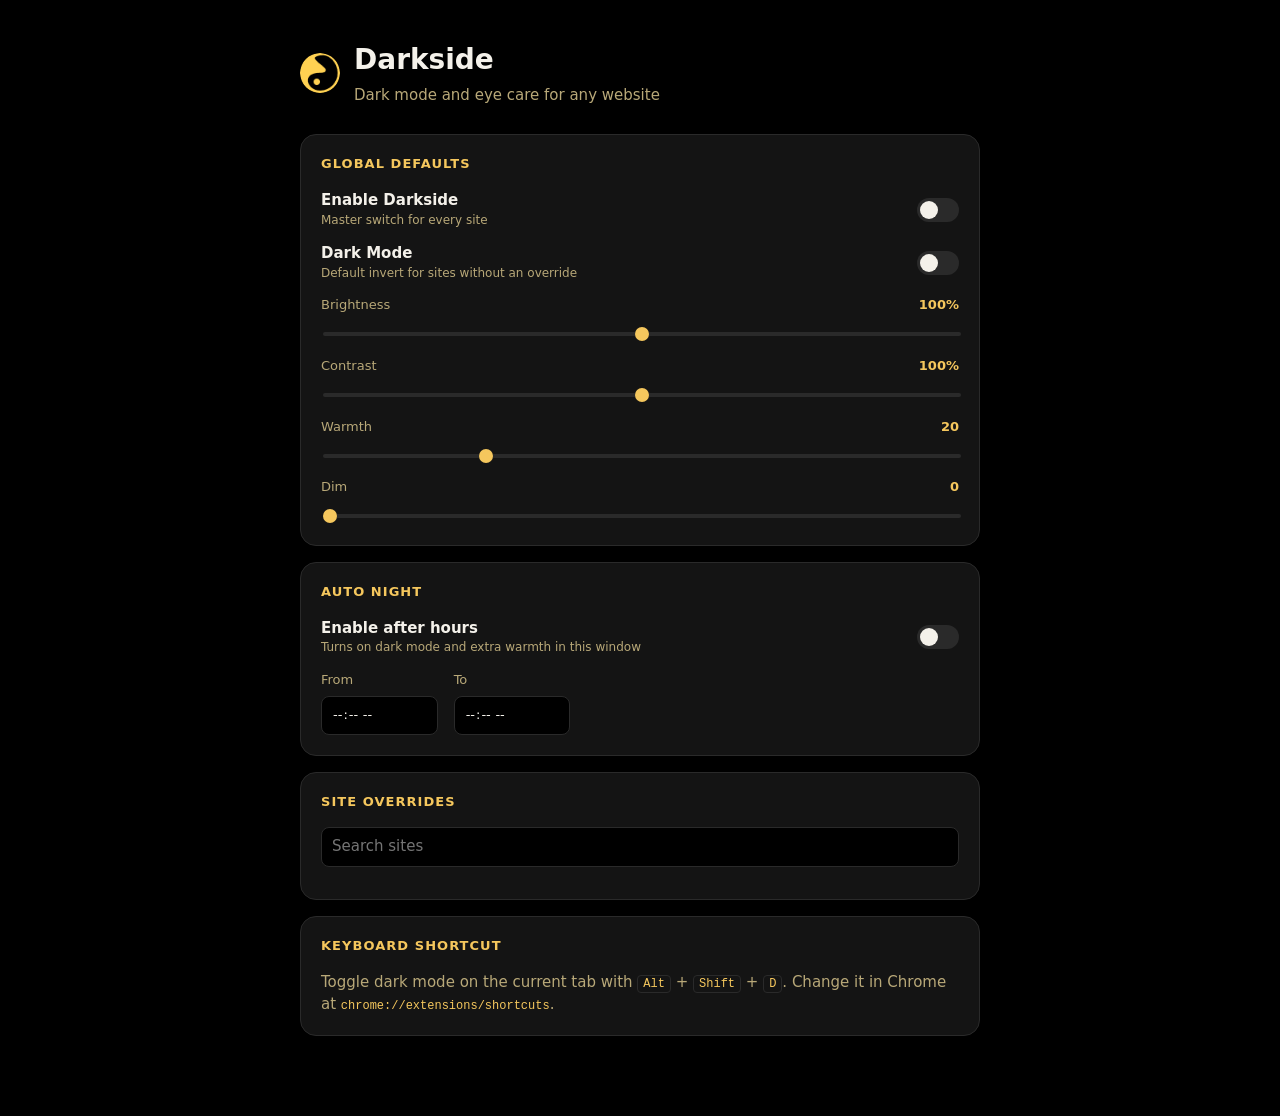
==== options/options.html @ afda5add "Add Darkside, a Chrome extension for dark mode and easier-on-the-eyes browsing. Invert any site whil" ====
<!DOCTYPE html>
<html lang="en">
  <head>
    <meta charset="utf-8" />
    <meta name="viewport" content="width=device-width, initial-scale=1" />
    <title>Darkside settings</title>
    <link rel="stylesheet" href="options.css" />
  </head>
  <body>
    <main>
      <header class="header">
        <img class="logo" src="../icons/logo.png" alt="" width="40" height="40" />
        <div>
          <h1>Darkside</h1>
          <p>Dark mode and eye care for any website</p>
        </div>
      </header>

      <section class="card">
        <h2>Global defaults</h2>
        <label class="toggle-row">
          <span>
            <strong>Enable Darkside</strong>
            <small>Master switch for every site</small>
          </span>
          <input id="enabled" type="checkbox" />
          <span class="switch"></span>
        </label>
        <label class="toggle-row">
          <span>
            <strong>Dark Mode</strong>
            <small>Default invert for sites without an override</small>
          </span>
          <input id="darkMode" type="checkbox" />
          <span class="switch"></span>
        </label>

        <div class="sliders">
          <label>
            <span>Brightness <b id="brightness-val">100%</b></span>
            <input id="brightness" type="range" min="50" max="150" value="100" />
          </label>
          <label>
            <span>Contrast <b id="contrast-val">100%</b></span>
            <input id="contrast" type="range" min="50" max="150" value="100" />
          </label>
          <label>
            <span>Warmth <b id="warmth-val">20</b></span>
            <input id="warmth" type="range" min="0" max="80" value="20" />
          </label>
          <label>
            <span>Dim <b id="dim-val">0</b></span>
            <input id="dim" type="range" min="0" max="70" value="0" />
          </label>
        </div>
      </section>

      <section class="card">
        <h2>Auto night</h2>
        <label class="toggle-row">
          <span>
            <strong>Enable after hours</strong>
            <small>Turns on dark mode and extra warmth in this window</small>
          </span>
          <input id="autoNight" type="checkbox" />
          <span class="switch"></span>
        </label>
        <div class="times">
          <label>
            From
            <input id="autoNightStart" type="time" />
          </label>
          <label>
            To
            <input id="autoNightEnd" type="time" />
          </label>
        </div>
      </section>

      <section class="card">
        <h2>Site overrides</h2>
        <input id="search" class="search" type="search" placeholder="Search sites" />
        <ul id="site-list" class="site-list"></ul>
        <p id="empty" class="empty">No matching site overrides. Use Remember for this site in the popup.</p>
      </section>

      <section class="card">
        <h2>Keyboard shortcut</h2>
        <p class="hint">
          Toggle dark mode on the current tab with <kbd>Alt</kbd> + <kbd>Shift</kbd> +
          <kbd>D</kbd>. Change it in Chrome at
          <span class="mono">chrome://extensions/shortcuts</span>.
        </p>
      </section>
    </main>

    <script src="../shared/defaults.js"></script>
    <script src="options.js"></script>
  </body>
</html>
---- options/options.css ----
:root {
  --gold: #f5c75d;
  --gold-muted: #a88b45;
  --bg: #000000;
  --bg-elev: #141414;
  --text: #f4f1ea;
  --text-muted: #b8a878;
  --border: #2a2a2a;
  --danger: #c9846a;
}

* {
  box-sizing: border-box;
}

html,
body {
  margin: 0;
  min-height: 100%;
  background: var(--bg);
}

body {
  color: var(--text);
  font: 15px/1.45 "Avenir Next", "Segoe UI", system-ui, sans-serif;
}

main {
  max-width: 720px;
  margin: 0 auto;
  padding: 40px 20px 64px;
}

.header {
  display: flex;
  align-items: center;
  gap: 14px;
  margin-bottom: 28px;
}

.logo {
  border-radius: 50%;
}

h1 {
  margin: 0;
  font-size: 28px;
}

.header p,
h2,
.empty,
.hint {
  color: var(--text-muted);
}

.header p {
  margin: 4px 0 0;
}

.card {
  margin-bottom: 16px;
  padding: 20px;
  background: var(--bg-elev);
  border: 1px solid var(--border);
  border-radius: 16px;
}

h2 {
  margin: 0 0 16px;
  color: var(--gold);
  font-size: 13px;
  letter-spacing: 0.08em;
  text-transform: uppercase;
}

.toggle-row {
  display: flex;
  align-items: center;
  justify-content: space-between;
  gap: 16px;
  margin-bottom: 14px;
  cursor: pointer;
}

.toggle-row small {
  display: block;
  color: var(--text-muted);
  font-size: 12px;
}

.toggle-row input {
  position: absolute;
  opacity: 0;
  pointer-events: none;
}

.switch {
  position: relative;
  width: 42px;
  height: 24px;
  background: #2a2a2a;
  border-radius: 999px;
}

.switch::after {
  content: "";
  position: absolute;
  top: 3px;
  left: 3px;
  width: 18px;
  height: 18px;
  background: #f4f1ea;
  border-radius: 50%;
  transition: transform 0.15s ease;
}

input:checked + .switch {
  background: var(--gold);
}

input:checked + .switch::after {
  transform: translateX(18px);
  background: #111;
}

.sliders {
  display: grid;
  gap: 14px;
  margin-top: 8px;
}

.sliders span {
  display: flex;
  justify-content: space-between;
  margin-bottom: 6px;
  color: var(--text-muted);
  font-size: 13px;
}

.sliders b {
  color: var(--gold);
}

input[type="range"] {
  width: 100%;
  height: 4px;
  appearance: none;
  background: #2a2a2a;
  border-radius: 999px;
}

input[type="range"]::-webkit-slider-thumb {
  width: 14px;
  height: 14px;
  appearance: none;
  background: var(--gold);
  border: 0;
  border-radius: 50%;
  cursor: pointer;
}

.times {
  display: flex;
  gap: 16px;
}

.times label {
  display: flex;
  flex-direction: column;
  gap: 6px;
  color: var(--text-muted);
  font-size: 13px;
}

.times input,
.search {
  padding: 8px 10px;
  color: var(--text);
  background: #000;
  border: 1px solid var(--border);
  border-radius: 8px;
  font: inherit;
}

.search {
  width: 100%;
  margin-bottom: 12px;
}

.site-list {
  display: flex;
  flex-direction: column;
  gap: 8px;
  margin: 0;
  padding: 0;
  list-style: none;
}

.site-list li {
  display: flex;
  align-items: center;
  gap: 10px;
  padding: 10px 12px;
  background: #000;
  border: 1px solid var(--border);
  border-radius: 10px;
}

.site-list .host {
  flex: 1;
  overflow: hidden;
  font-weight: 600;
  text-overflow: ellipsis;
  white-space: nowrap;
}

.site-list .state {
  color: var(--gold-muted);
  font-size: 12px;
  min-width: 24px;
}

.mini-toggle {
  display: flex;
  align-items: center;
  cursor: pointer;
}

.mini-toggle input {
  position: absolute;
  opacity: 0;
  pointer-events: none;
}

.switch.small {
  width: 36px;
  height: 20px;
}

.switch.small::after {
  width: 14px;
  height: 14px;
}

input:checked + .switch.small::after {
  transform: translateX(16px);
}

.site-list button {
  padding: 4px 8px;
  color: var(--danger);
  background: transparent;
  border: 1px solid var(--border);
  border-radius: 8px;
  font: inherit;
  cursor: pointer;
}

.empty {
  display: none;
  margin: 0;
  font-size: 13px;
}

.empty.show {
  display: block;
}

.hint {
  margin: 0;
}

kbd,
.mono {
  color: var(--gold);
  font-family: ui-monospace, SFMono-Regular, Menlo, monospace;
  font-size: 12px;
}

kbd {
  padding: 1px 5px;
  border: 1px solid var(--border);
  border-radius: 4px;
}
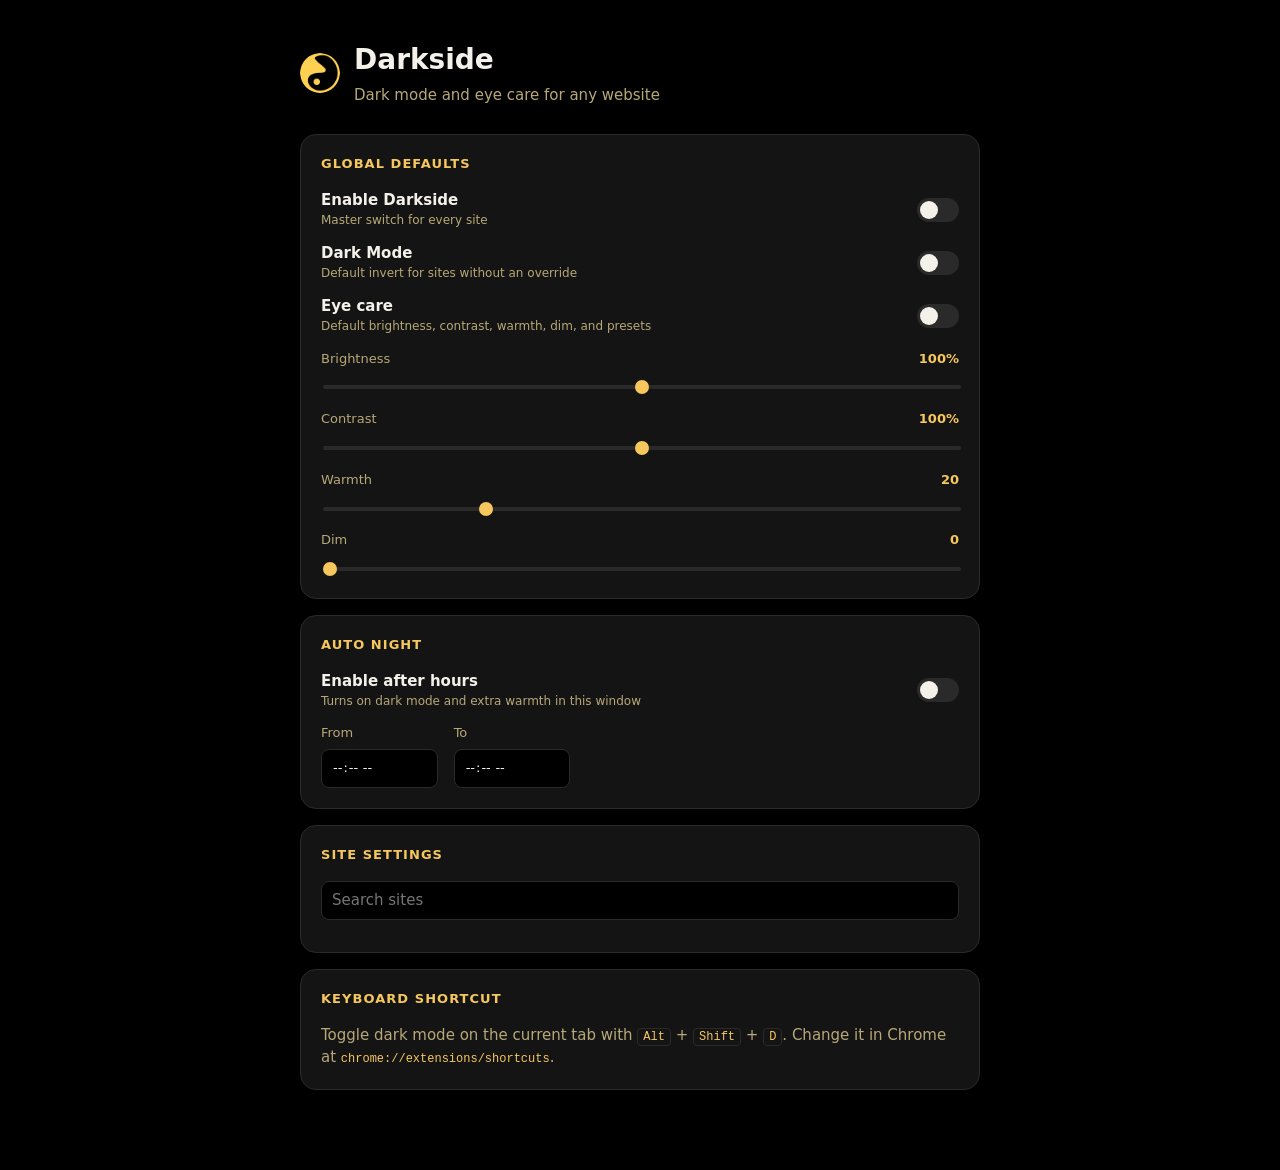
==== commit da9e27b4: "Refactor Darkside extension to introduce 'Eye Care' feature, allowing users to adjust brightness, co" ====
--- a/options/options.html
+++ b/options/options.html
@@ -32,6 +32,14 @@
             <small>Default invert for sites without an override</small>
           </span>
           <input id="darkMode" type="checkbox" />
+          <span class="switch"></span>
+        </label>
+        <label class="toggle-row">
+          <span>
+            <strong>Eye care</strong>
+            <small>Default brightness, contrast, warmth, dim, and presets</small>
+          </span>
+          <input id="tuneEnabled" type="checkbox" />
           <span class="switch"></span>
         </label>
 
@@ -78,10 +86,10 @@
       </section>
 
       <section class="card">
-        <h2>Site overrides</h2>
+        <h2>Site settings</h2>
         <input id="search" class="search" type="search" placeholder="Search sites" />
         <ul id="site-list" class="site-list"></ul>
-        <p id="empty" class="empty">No matching site overrides. Use Remember for this site in the popup.</p>
+        <p id="empty" class="empty">No per-site settings yet. Change sliders or presets on a page to save them for that site.</p>
       </section>
 
       <section class="card">
--- a/options/options.css
+++ b/options/options.css
@@ -208,13 +208,24 @@
 }
 
 .site-list .host {
-  flex: 1;
+  display: block;
   overflow: hidden;
   font-weight: 600;
   text-overflow: ellipsis;
   white-space: nowrap;
 }
 
+.site-meta {
+  flex: 1;
+  min-width: 0;
+}
+
+.site-list .tune {
+  display: block;
+  color: var(--gold-muted);
+  font-size: 12px;
+}
+
 .site-list .state {
   color: var(--gold-muted);
   font-size: 12px;
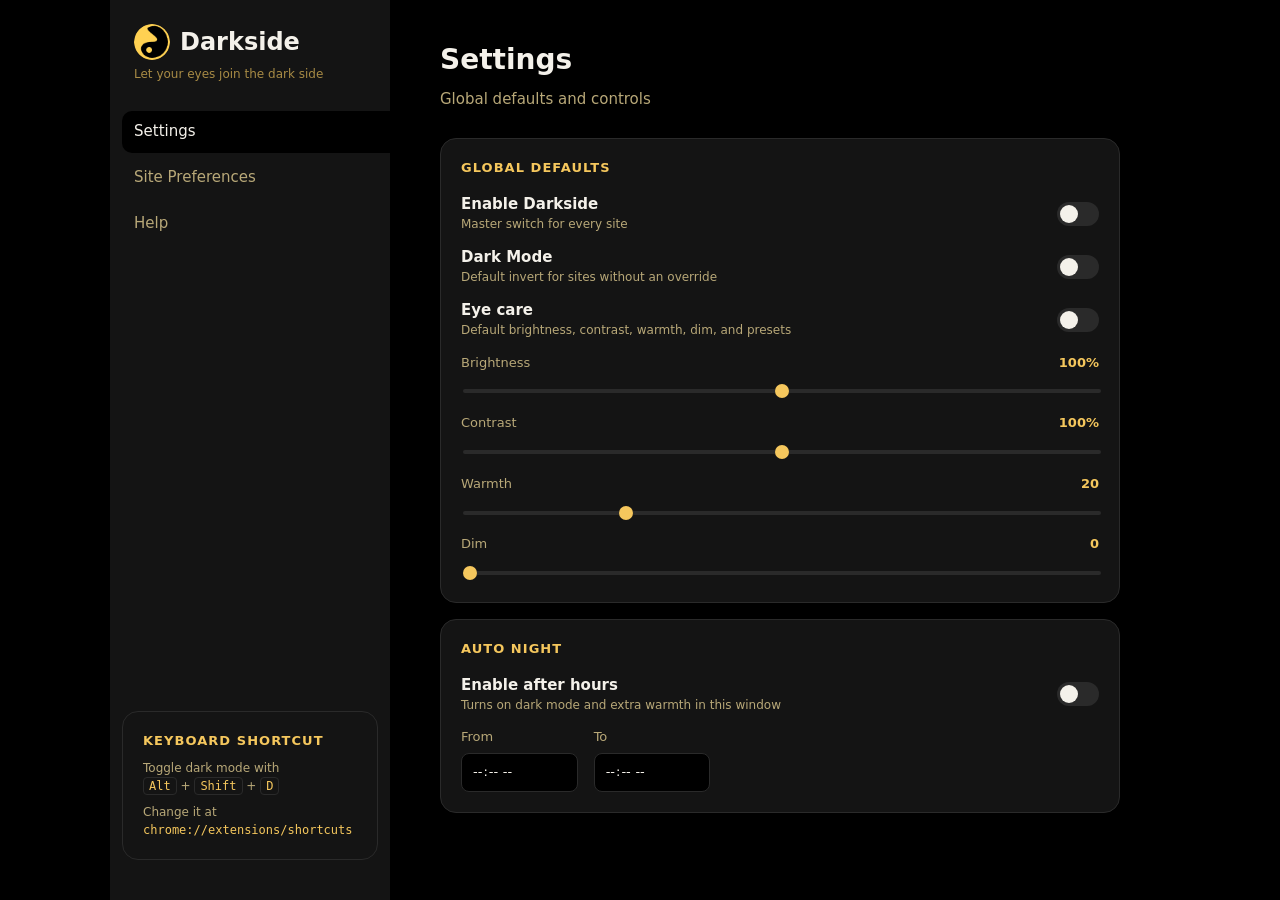
==== commit 639d1e8d: "Revamp options page layout and styling for improved user experience. Introduce a sidebar with brandi" ====
--- a/options/options.html
+++ b/options/options.html
@@ -3,104 +3,192 @@
   <head>
     <meta charset="utf-8" />
     <meta name="viewport" content="width=device-width, initial-scale=1" />
-    <title>Darkside settings</title>
+    <title>Darkside</title>
     <link rel="stylesheet" href="options.css" />
   </head>
   <body>
+    <div class="shell">
+    <aside class="sidebar">
+      <div class="brand">
+        <div class="brand-row">
+          <img class="logo" src="../icons/logo.png" alt="" width="36" height="36" />
+          <span class="brand-name">
+            <strong>Darkside</strong>
+            <span id="app-version" class="version"></span>
+          </span>
+        </div>
+        <span class="slogan">Let your eyes join the dark side</span>
+      </div>
+      <nav class="tabs" aria-label="Options">
+        <button type="button" class="tab is-active" data-tab="settings">Settings</button>
+        <button type="button" class="tab" data-tab="sites">Site Preferences</button>
+        <button type="button" class="tab" data-tab="help">Help</button>
+      </nav>
+      <section class="sidebar-footer card">
+        <h2>Keyboard shortcut</h2>
+        <p>
+          Toggle dark mode with<br>
+          <kbd>Alt</kbd> + <kbd>Shift</kbd> + <kbd>D</kbd>
+        </p>
+        <p class="hint">Change it at <span class="mono">chrome://extensions/shortcuts</span></p>
+      </section>
+    </aside>
+
     <main>
-      <header class="header">
-        <img class="logo" src="../icons/logo.png" alt="" width="40" height="40" />
-        <div>
-          <h1>Darkside</h1>
-          <p>Dark mode and eye care for any website</p>
-        </div>
-      </header>
+      <section id="panel-settings" class="panel is-active">
+        <header class="header">
+          <h1>Settings</h1>
+          <p>Global defaults and controls</p>
+        </header>
 
-      <section class="card">
-        <h2>Global defaults</h2>
-        <label class="toggle-row">
-          <span>
-            <strong>Enable Darkside</strong>
-            <small>Master switch for every site</small>
-          </span>
-          <input id="enabled" type="checkbox" />
-          <span class="switch"></span>
-        </label>
-        <label class="toggle-row">
-          <span>
-            <strong>Dark Mode</strong>
-            <small>Default invert for sites without an override</small>
-          </span>
-          <input id="darkMode" type="checkbox" />
-          <span class="switch"></span>
-        </label>
-        <label class="toggle-row">
-          <span>
-            <strong>Eye care</strong>
-            <small>Default brightness, contrast, warmth, dim, and presets</small>
-          </span>
-          <input id="tuneEnabled" type="checkbox" />
-          <span class="switch"></span>
-        </label>
+        <section class="card">
+          <h2>Global defaults</h2>
+          <label class="toggle-row">
+            <span>
+              <strong>Enable Darkside</strong>
+              <small>Master switch for every site</small>
+            </span>
+            <input id="enabled" type="checkbox" />
+            <span class="switch"></span>
+          </label>
+          <label class="toggle-row">
+            <span>
+              <strong>Dark Mode</strong>
+              <small>Default invert for sites without an override</small>
+            </span>
+            <input id="darkMode" type="checkbox" />
+            <span class="switch"></span>
+          </label>
+          <label class="toggle-row">
+            <span>
+              <strong>Eye care</strong>
+              <small>Default brightness, contrast, warmth, dim, and presets</small>
+            </span>
+            <input id="tuneEnabled" type="checkbox" />
+            <span class="switch"></span>
+          </label>
 
-        <div class="sliders">
-          <label>
-            <span>Brightness <b id="brightness-val">100%</b></span>
-            <input id="brightness" type="range" min="50" max="150" value="100" />
+          <div class="sliders">
+            <label>
+              <span>Brightness <b id="brightness-val">100%</b></span>
+              <input id="brightness" type="range" min="50" max="150" value="100" />
+            </label>
+            <label>
+              <span>Contrast <b id="contrast-val">100%</b></span>
+              <input id="contrast" type="range" min="50" max="150" value="100" />
+            </label>
+            <label>
+              <span>Warmth <b id="warmth-val">20</b></span>
+              <input id="warmth" type="range" min="0" max="80" value="20" />
+            </label>
+            <label>
+              <span>Dim <b id="dim-val">0</b></span>
+              <input id="dim" type="range" min="0" max="70" value="0" />
+            </label>
+          </div>
+        </section>
+
+        <section class="card">
+          <h2>Auto night</h2>
+          <label class="toggle-row">
+            <span>
+              <strong>Enable after hours</strong>
+              <small>Turns on dark mode and extra warmth in this window</small>
+            </span>
+            <input id="autoNight" type="checkbox" />
+            <span class="switch"></span>
           </label>
-          <label>
-            <span>Contrast <b id="contrast-val">100%</b></span>
-            <input id="contrast" type="range" min="50" max="150" value="100" />
-          </label>
-          <label>
-            <span>Warmth <b id="warmth-val">20</b></span>
-            <input id="warmth" type="range" min="0" max="80" value="20" />
-          </label>
-          <label>
-            <span>Dim <b id="dim-val">0</b></span>
-            <input id="dim" type="range" min="0" max="70" value="0" />
-          </label>
-        </div>
+          <div class="times">
+            <label>
+              From
+              <input id="autoNightStart" type="time" />
+            </label>
+            <label>
+              To
+              <input id="autoNightEnd" type="time" />
+            </label>
+          </div>
+        </section>
       </section>
 
-      <section class="card">
-        <h2>Auto night</h2>
-        <label class="toggle-row">
-          <span>
-            <strong>Enable after hours</strong>
-            <small>Turns on dark mode and extra warmth in this window</small>
-          </span>
-          <input id="autoNight" type="checkbox" />
-          <span class="switch"></span>
-        </label>
-        <div class="times">
-          <label>
-            From
-            <input id="autoNightStart" type="time" />
-          </label>
-          <label>
-            To
-            <input id="autoNightEnd" type="time" />
-          </label>
-        </div>
+      <section id="panel-sites" class="panel" hidden>
+        <header class="header">
+          <h1>Site Preferences</h1>
+          <p>Per-site brightness, contrast, and on/off settings</p>
+        </header>
+
+        <section class="card">
+          <h2>Site settings</h2>
+          <input id="search" class="search" type="search" placeholder="Search sites" />
+          <ul id="site-list" class="site-list"></ul>
+          <p id="empty" class="empty">
+            No per-site settings yet. Change sliders or presets on a page to save them for that site.
+          </p>
+        </section>
       </section>
 
-      <section class="card">
-        <h2>Site settings</h2>
-        <input id="search" class="search" type="search" placeholder="Search sites" />
-        <ul id="site-list" class="site-list"></ul>
-        <p id="empty" class="empty">No per-site settings yet. Change sliders or presets on a page to save them for that site.</p>
-      </section>
+      <section id="panel-help" class="panel" hidden>
+        <header class="header">
+          <h1>Help</h1>
+          <p>Source, support, and the people behind Darkside</p>
+        </header>
 
-      <section class="card">
-        <h2>Keyboard shortcut</h2>
-        <p class="hint">
-          Toggle dark mode on the current tab with <kbd>Alt</kbd> + <kbd>Shift</kbd> +
-          <kbd>D</kbd>. Change it in Chrome at
-          <span class="mono">chrome://extensions/shortcuts</span>.
-        </p>
+        <section class="card">
+          <h2>Project</h2>
+          <a class="link-row" href="https://github.com/dmendoza05/darkside" target="_blank" rel="noopener noreferrer">
+            <span>
+              <strong>GitHub repository</strong>
+              <small>Source code, issues, and local install instructions</small>
+            </span>
+            <span class="link-go">Open</span>
+          </a>
+          <p class="link-row is-wip">
+            <span>
+              <strong>Chrome Web Store</strong>
+              <small>Official listing — coming soon</small>
+            </span>
+            <span class="wip">WIP</span>
+          </p>
+        </section>
+
+        <section class="card">
+          <h2>Say hi or follow me</h2>
+          <a class="link-row" href="https://www.linkedin.com/in/dmendoza05/" target="_blank" rel="noopener noreferrer">
+            <span>
+              <strong>LinkedIn</strong>
+              <small>linkedin.com/in/dmendoza05</small>
+            </span>
+            <span class="link-go">Open</span>
+          </a>
+          <a class="link-row" href="https://github.com/dmendoza05" target="_blank" rel="noopener noreferrer">
+            <span>
+              <strong>GitHub</strong>
+              <small>github.com/dmendoza05</small>
+            </span>
+            <span class="link-go">Open</span>
+          </a>
+        </section>
+
+        <section class="card">
+          <h2>Support</h2>
+          <p class="link-row is-wip">
+            <span>
+              <strong>Buy Me a Coffee</strong>
+              <small>Tip jar if Darkside helps your eyes — coming soon</small>
+            </span>
+            <span class="wip">WIP</span>
+          </p>
+        </section>
+
+        <section class="card">
+          <h2>License</h2>
+          <p class="hint">
+            Darkside is released under the <strong>MIT License</strong>. Created with the help of Cursor.
+          </p>
+        </section>
       </section>
     </main>
+    </div>
 
     <script src="../shared/defaults.js"></script>
     <script src="options.js"></script>
--- a/options/options.css
+++ b/options/options.css
@@ -21,20 +21,138 @@
 }
 
 body {
+  display: flex;
+  justify-content: center;
+  min-height: 100vh;
   color: var(--text);
   font: 15px/1.45 "Avenir Next", "Segoe UI", system-ui, sans-serif;
 }
 
+.shell {
+  display: flex;
+  width: min(1060px, 100%);
+  min-height: 100vh;
+}
+
+.sidebar {
+  position: sticky;
+  top: 0;
+  display: flex;
+  flex-direction: column;
+  flex: 0 0 280px;
+  height: 100vh;
+  padding: 24px 0 24px 12px;
+  background: var(--bg-elev);
+}
+
+.brand {
+  display: flex;
+  flex-direction: column;
+  align-items: flex-start;
+  gap: 6px;
+  margin-bottom: 28px;
+  padding: 0 12px;
+}
+
+.brand-row {
+  display: flex;
+  align-items: center;
+  gap: 10px;
+}
+
+.brand-name {
+  display: flex;
+  align-items: baseline;
+  gap: 8px;
+}
+
+.brand-name strong {
+  font-size: 24px;
+}
+
+.brand .version {
+  color: var(--gold-muted);
+  font-size: 12px;
+  font-weight: 500;
+}
+
+.slogan {
+  color: var(--gold-muted);
+  font-size: 12px;
+}
+
+.tabs {
+  display: flex;
+  flex-direction: column;
+  gap: 4px;
+}
+
+.tab {
+  padding: 10px 16px 10px 12px;
+  color: var(--text-muted);
+  background: transparent;
+  border: 0;
+  border-radius: 10px 0 0 10px;
+  font: inherit;
+  text-align: left;
+  cursor: pointer;
+}
+
+.tab:hover:not(.is-active) {
+  color: var(--text);
+  background: #1c1c1c;
+}
+
+.tab.is-active {
+  color: var(--text);
+  background: var(--bg);
+}
+
+.sidebar-footer {
+  margin-top: auto;
+  margin-right: 12px;
+  margin-bottom: 0;
+  padding: 16px;
+  background: var(--bg);
+}
+
+.sidebar-footer h2 {
+  margin-bottom: 8px;
+}
+
+.sidebar-footer p {
+  margin: 0 0 8px;
+  color: var(--text-muted);
+  font-size: 12px;
+  line-height: 1.5;
+}
+
+.sidebar-footer p:last-child {
+  margin-bottom: 0;
+}
+
 main {
-  max-width: 720px;
-  margin: 0 auto;
-  padding: 40px 20px 64px;
+  flex: 1;
+  display: flex;
+  justify-content: center;
+  min-width: 0;
+  padding: 40px 28px 64px;
+  background: var(--bg);
+}
+
+.panel {
+  width: 100%;
+  max-width: 680px;
+}
+
+.panel[hidden] {
+  display: none;
 }
 
 .header {
   display: flex;
-  align-items: center;
-  gap: 14px;
+  flex-direction: column;
+  gap: 4px;
   margin-bottom: 28px;
 }
 
@@ -294,3 +412,76 @@
   border: 1px solid var(--border);
   border-radius: 4px;
 }
+
+.link-row {
+  display: flex;
+  align-items: center;
+  justify-content: space-between;
+  gap: 16px;
+  margin-bottom: 10px;
+  padding: 12px 14px;
+  color: inherit;
+  background: #000;
+  border: 1px solid var(--border);
+  border-radius: 10px;
+  text-decoration: none;
+}
+
+a.link-row:hover {
+  border-color: var(--gold-muted);
+}
+
+.link-row:last-child {
+  margin-bottom: 0;
+}
+
+.link-row small {
+  display: block;
+  color: var(--text-muted);
+  font-size: 12px;
+}
+
+.link-go {
+  color: var(--gold);
+  font-size: 13px;
+}
+
+.link-row.is-wip {
+  opacity: 0.72;
+}
+
+.wip {
+  flex: 0 0 auto;
+  padding: 2px 8px;
+  color: #111;
+  background: var(--gold-muted);
+  border-radius: 999px;
+  font-size: 11px;
+  font-weight: 600;
+  letter-spacing: 0.04em;
+}
+
+.card .hint strong {
+  color: var(--text);
+}
+
+@media (max-width: 720px) {
+  .shell {
+    flex-direction: column;
+  }
+
+  .sidebar {
+    flex-basis: auto;
+    height: auto;
+    padding: 16px 16px 0;
+  }
+
+  .tabs {
+    flex-direction: row;
+    gap: 0;
+  }
+
+  .tab {
+    border-radius: 10px 10px 0 0;
+  }
+}
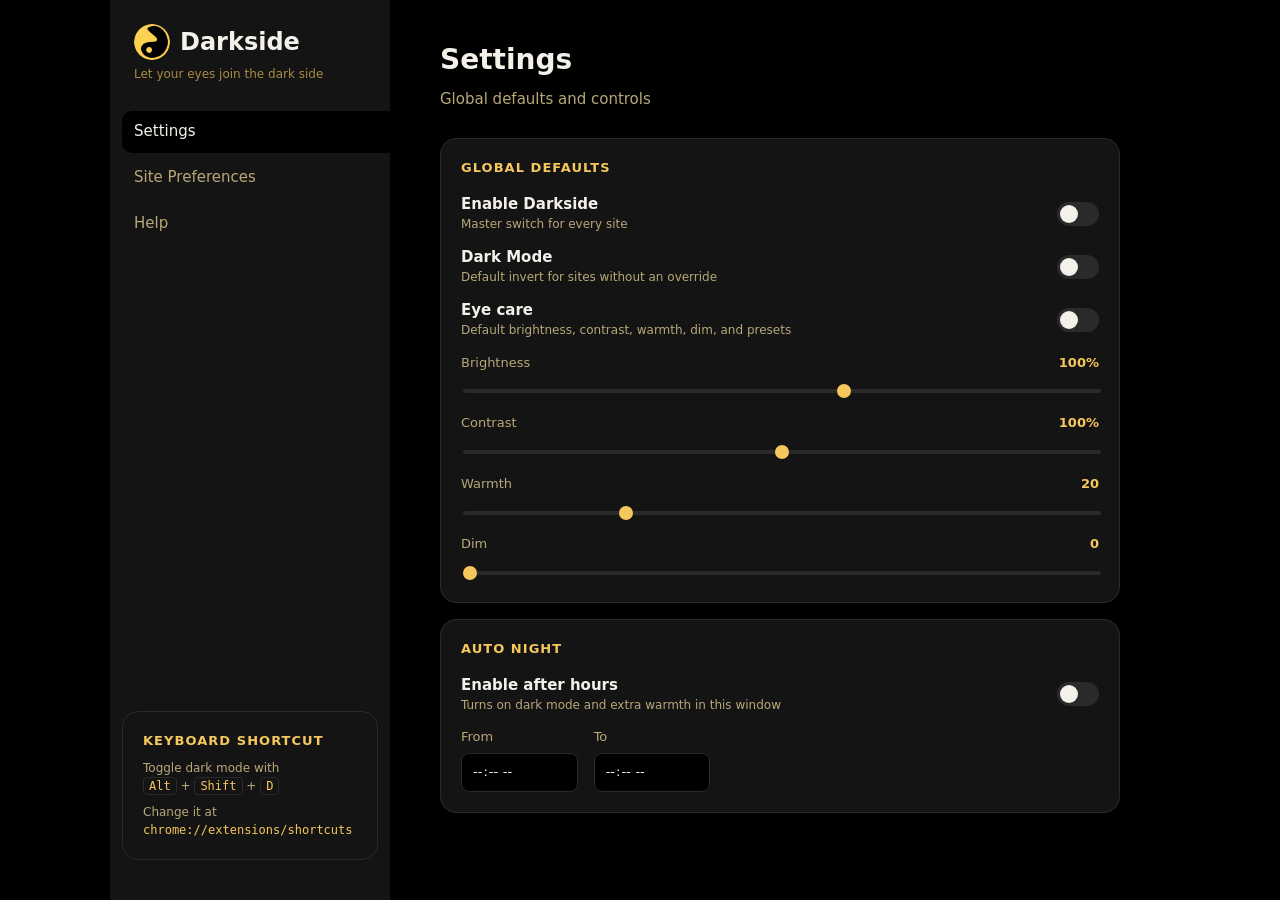
==== commit d022db2d: "Keep invert independent of Eye Saver, and darken brightness below 100% with an overlay so the slider" ====
--- a/options/options.html
+++ b/options/options.html
@@ -71,7 +71,7 @@
           <div class="sliders">
             <label>
               <span>Brightness <b id="brightness-val">100%</b></span>
-              <input id="brightness" type="range" min="50" max="150" value="100" />
+              <input id="brightness" type="range" min="25" max="150" value="100" />
             </label>
             <label>
               <span>Contrast <b id="contrast-val">100%</b></span>
@@ -183,9 +183,14 @@
         <section class="card">
           <h2>License</h2>
           <p class="hint">
-            Darkside is released under the <strong>MIT License</strong>. Created with the help of Cursor.
-          </p>
-        </section>
+            Darkside is released under the <strong>MIT License</strong>.
+          </p>
+        </section>
+
+        <p class="cursor-credit">
+          <img class="cursor-logo" src="../icons/cursor-ide.png" alt="Cursor IDE" width="40" height="40" />
+          Created with Cursor (Not sponsored/affiliated)
+        </p>
       </section>
     </main>
     </div>
--- a/options/options.css
+++ b/options/options.css
@@ -147,6 +147,30 @@
 
 .panel[hidden] {
   display: none;
+}
+
+#panel-help.is-active {
+  display: flex;
+  flex-direction: column;
+  min-height: calc(100vh - 104px);
+}
+
+.cursor-credit {
+  display: flex;
+  flex-direction: column;
+  align-items: center;
+  gap: 10px;
+  margin: auto 0 0;
+  padding-top: 40px;
+  color: var(--text-muted);
+  font-size: 12px;
+  text-align: center;
+}
+
+.cursor-logo {
+  width: 40px;
+  height: 40px;
+  display: block;
 }
 
 .header {
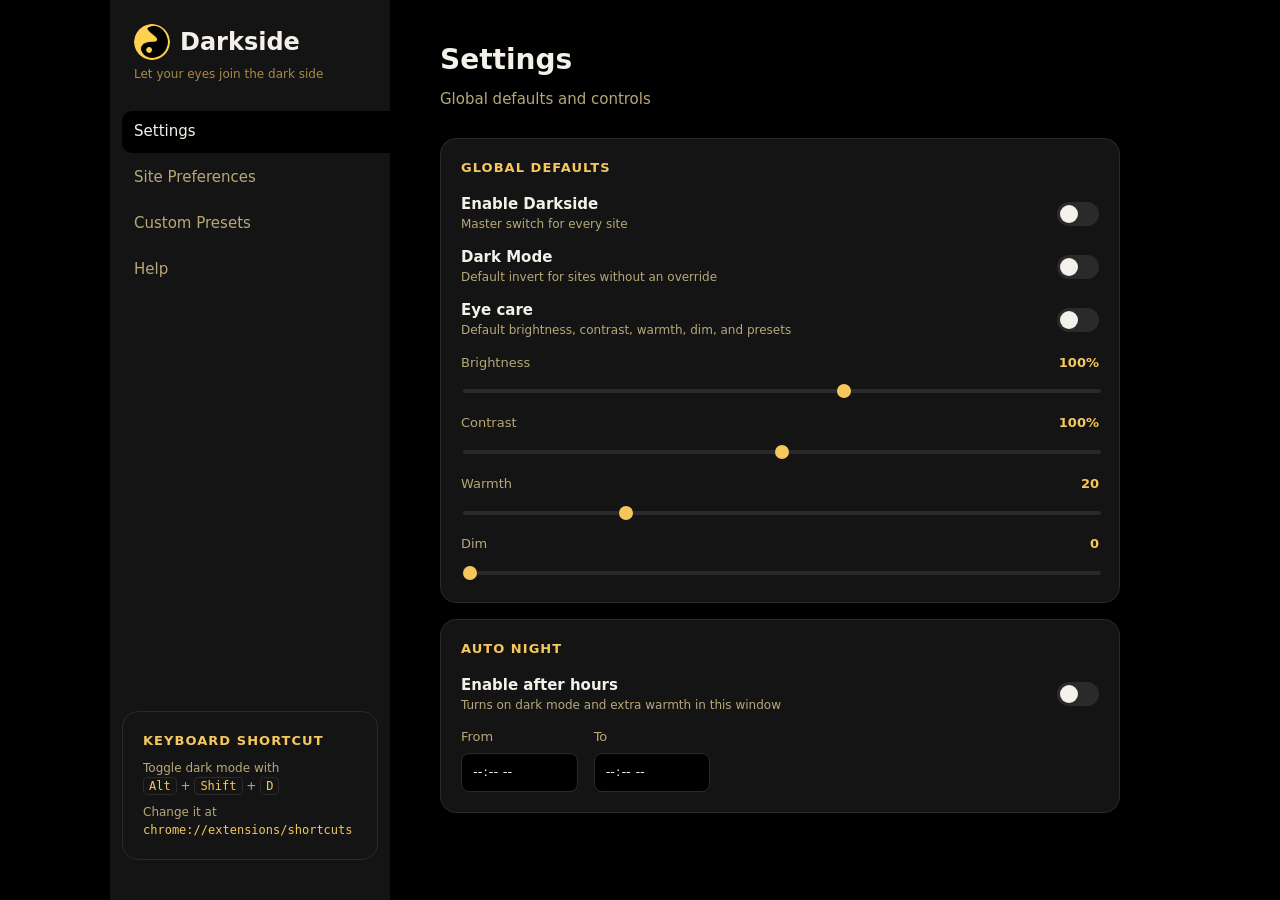
==== commit 96dd2cc6: "Add custom presets you can save from the popup and manage in Settings. Co-authored-by: Cursor <curso" ====
--- a/options/options.html
+++ b/options/options.html
@@ -22,6 +22,7 @@
       <nav class="tabs" aria-label="Options">
         <button type="button" class="tab is-active" data-tab="settings">Settings</button>
         <button type="button" class="tab" data-tab="sites">Site Preferences</button>
+        <button type="button" class="tab" data-tab="presets">Custom Presets</button>
         <button type="button" class="tab" data-tab="help">Help</button>
       </nav>
       <section class="sidebar-footer card">
@@ -127,6 +128,45 @@
         </section>
       </section>
 
+      <section id="panel-presets" class="panel" hidden>
+        <header class="header">
+          <h1>Custom Presets</h1>
+          <p>Personalize the presets that show up in the popup</p>
+        </header>
+
+        <section class="card">
+          <h2>Preset Preference</h2>
+          <label class="toggle-row">
+            <span>
+              <strong>Show default presets</strong>
+              <small>Soft, Night, Sunset, Contrast, and Reading in the popup</small>
+            </span>
+            <input id="showDefaultPresets" type="checkbox" />
+            <span class="switch"></span>
+          </label>
+        </section>
+
+        <section class="card">
+          <div class="card-head">
+            <h2>Your presets</h2>
+            <button
+              type="button"
+              id="add-preset"
+              class="add-btn"
+              aria-haspopup="dialog"
+              aria-expanded="false"
+              aria-controls="new-preset-dialog"
+            >
+              Add preset
+            </button>
+          </div>
+          <ul id="preset-list" class="preset-list"></ul>
+          <p id="preset-empty" class="empty">
+            No custom presets yet. Add one, or create it from the popup.
+          </p>
+        </section>
+      </section>
+
       <section id="panel-help" class="panel" hidden>
         <header class="header">
           <h1>Help</h1>
@@ -195,6 +235,49 @@
     </main>
     </div>
 
+    <dialog id="new-preset-dialog" class="preset-dialog" aria-labelledby="new-preset-title">
+      <div class="preset-dialog-card">
+        <div class="preset-dialog-head">
+          <h3 id="new-preset-title">New preset</h3>
+          <button type="button" id="close-new-preset" class="dialog-close" aria-label="Close">
+            ×
+          </button>
+        </div>
+        <label class="dialog-field">
+          <span>Name</span>
+          <input
+            id="new-preset-name"
+            type="text"
+            maxlength="24"
+            placeholder="Preset name"
+            autocomplete="off"
+          />
+        </label>
+        <div class="sliders">
+          <label>
+            <span>Brightness <b id="new-brightness-val">100%</b></span>
+            <input id="new-brightness" type="range" min="25" max="150" value="100" />
+          </label>
+          <label>
+            <span>Contrast <b id="new-contrast-val">100%</b></span>
+            <input id="new-contrast" type="range" min="50" max="150" value="100" />
+          </label>
+          <label>
+            <span>Warmth <b id="new-warmth-val">20</b></span>
+            <input id="new-warmth" type="range" min="0" max="80" value="20" />
+          </label>
+          <label>
+            <span>Dim <b id="new-dim-val">0</b></span>
+            <input id="new-dim" type="range" min="0" max="70" value="0" />
+          </label>
+        </div>
+        <div class="preset-dialog-actions">
+          <button type="button" id="cancel-new-preset" class="dialog-cancel">Cancel</button>
+          <button type="button" id="save-new-preset" class="add-btn">Save</button>
+        </div>
+      </div>
+    </dialog>
+
     <script src="../shared/defaults.js"></script>
     <script src="options.js"></script>
   </body>
--- a/options/options.css
+++ b/options/options.css
@@ -214,6 +214,18 @@
   font-size: 13px;
   letter-spacing: 0.08em;
   text-transform: uppercase;
+}
+
+.card-head {
+  display: flex;
+  align-items: center;
+  justify-content: space-between;
+  gap: 12px;
+  margin-bottom: 16px;
+}
+
+.card-head h2 {
+  margin: 0;
 }
 
 .toggle-row {
@@ -420,6 +432,206 @@
   display: block;
 }
 
+.preset-list {
+  display: flex;
+  flex-direction: column;
+  gap: 10px;
+  margin: 0;
+  padding: 0;
+  list-style: none;
+}
+
+.preset-list:empty {
+  display: none;
+}
+
+.preset-card {
+  padding: 0;
+  background: transparent;
+  border: 0;
+}
+
+.preset-head {
+  display: flex;
+  align-items: center;
+  gap: 10px;
+}
+
+.preset-card.is-editing .preset-head {
+  margin-bottom: 10px;
+}
+
+.preset-head input {
+  flex: 1;
+  min-width: 0;
+  padding: 8px 10px;
+  color: var(--text);
+  background: #000;
+  border: 1px solid var(--border);
+  border-radius: 8px;
+  font: inherit;
+}
+
+.preset-head button {
+  padding: 4px 8px;
+  background: transparent;
+  border: 1px solid var(--border);
+  border-radius: 8px;
+  font: inherit;
+  cursor: pointer;
+}
+
+.preset-head .preset-edit {
+  color: var(--gold);
+}
+
+.preset-head .preset-remove {
+  color: var(--danger);
+}
+
+.preset-head .add-btn {
+  padding: 6px 12px;
+  color: #111;
+  background: var(--gold);
+  border: 0;
+}
+
+.preset-card .sliders {
+  margin-top: 0;
+  padding: 12px;
+  background: #000;
+  border: 1px solid var(--border);
+  border-radius: 12px;
+}
+
+.preset-card .sliders[hidden] {
+  display: none;
+}
+
+.card-head .add-btn {
+  padding: 6px 10px;
+  font-size: 13px;
+}
+
+.preset-dialog:not([open]) {
+  display: none;
+}
+
+.preset-dialog[open] {
+  display: grid;
+  place-items: center;
+  width: 100%;
+  max-width: none;
+  height: 100%;
+  max-height: none;
+  margin: 0;
+  padding: 24px;
+  background: transparent;
+  border: 0;
+}
+
+.preset-dialog::backdrop {
+  background: rgba(0, 0, 0, 0.72);
+}
+
+.preset-dialog-card {
+  width: min(420px, 100%);
+  padding: 20px;
+  color: var(--text);
+  background: var(--bg-elev);
+  border: 1px solid var(--border);
+  border-radius: 16px;
+}
+
+.preset-dialog-head {
+  display: flex;
+  align-items: center;
+  justify-content: space-between;
+  gap: 12px;
+  margin-bottom: 16px;
+}
+
+.preset-dialog-head h3 {
+  margin: 0;
+  color: var(--gold);
+  font-size: 13px;
+  letter-spacing: 0.08em;
+  text-transform: uppercase;
+}
+
+.dialog-close {
+  padding: 0 6px;
+  color: var(--text-muted);
+  background: transparent;
+  border: 0;
+  font: inherit;
+  font-size: 22px;
+  line-height: 1;
+  cursor: pointer;
+}
+
+.dialog-close:hover {
+  color: var(--text);
+}
+
+.dialog-field {
+  display: flex;
+  flex-direction: column;
+  gap: 6px;
+  margin-bottom: 14px;
+  color: var(--text-muted);
+  font-size: 13px;
+}
+
+.dialog-field input {
+  padding: 8px 10px;
+  color: var(--text);
+  background: #000;
+  border: 1px solid var(--border);
+  border-radius: 8px;
+  font: inherit;
+}
+
+.preset-dialog .sliders {
+  margin: 0;
+}
+
+.preset-dialog-actions {
+  display: flex;
+  justify-content: flex-end;
+  gap: 8px;
+  margin-top: 16px;
+}
+
+.dialog-cancel {
+  padding: 8px 12px;
+  color: var(--text-muted);
+  background: transparent;
+  border: 1px solid var(--border);
+  border-radius: 8px;
+  font: inherit;
+  cursor: pointer;
+}
+
+.dialog-cancel:hover {
+  color: var(--text);
+}
+
+.add-btn {
+  padding: 8px 12px;
+  color: #111;
+  background: var(--gold);
+  border: 0;
+  border-radius: 8px;
+  font: inherit;
+  cursor: pointer;
+}
+
+.add-btn:disabled {
+  opacity: 0.45;
+  cursor: not-allowed;
+}
+
 .hint {
   margin: 0;
 }
